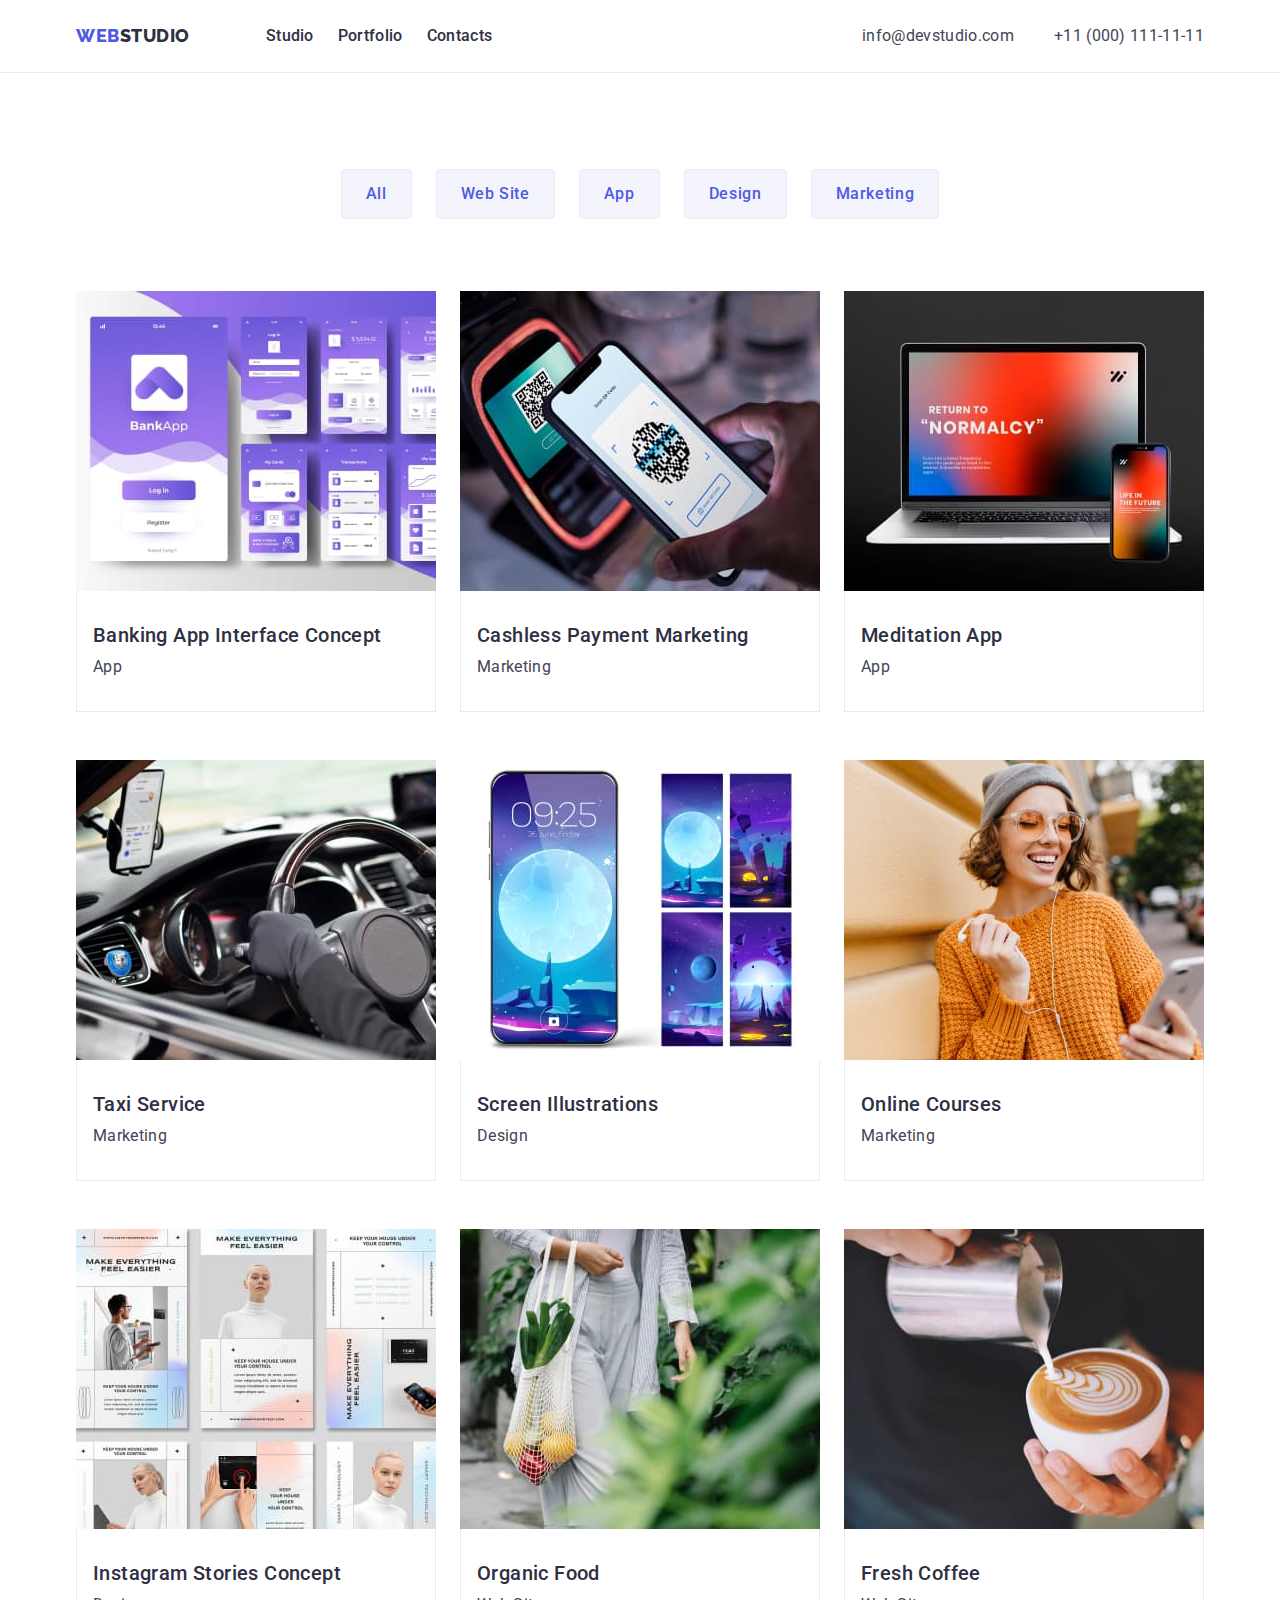
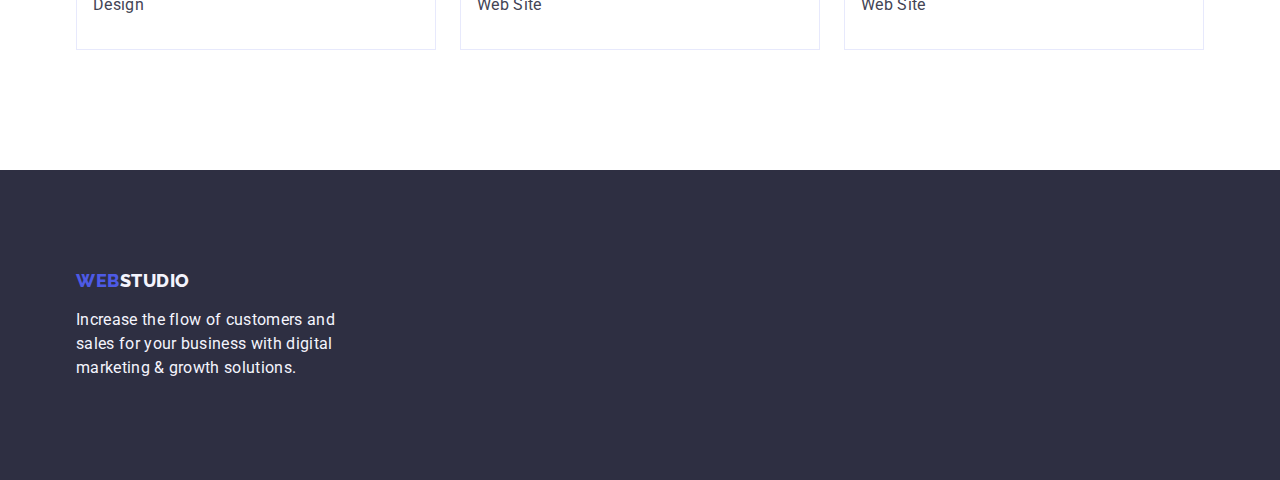
==== portfolio.html @ a5893353 "done overlay, asvantages-icons" ====
<!DOCTYPE html>
<html lang="en">
  <head>
    <meta charset="UTF-8" />
    <meta name="viewport" content="width=device-width, initial-scale=1.0" />
    <title>Portfolio</title>
    <link rel="preconnect" href="https://fonts.googleapis.com" />
    <link rel="preconnect" href="https://fonts.gstatic.com" crossorigin />
    <link
      href="https://fonts.googleapis.com/css2?family=Raleway:wght@800&family=Roboto:wght@400;500;700;900&display=swap"
      rel="stylesheet"
    />
    <link
      rel="stylesheet"
      href="https://cdnjs.cloudflare.com/ajax/libs/modern-normalize/2.0.0/modern-normalize.min.css"
    />
    <link rel="stylesheet" href="./css/styles.css" />
  </head>
  <body>
    <!-- Header -->
    <header class="header">
      <div class="container page-header">
        <nav class="header-nav">
          <a class="logo link" href="./index.html"
            >Web<span class="studio-header-logo">Studio</span></a
          >
          <ul class="list header-list">
            <li class="item">
              <a class="header-link link" href="./index.html">Studio</a>
            </li>
            <li class="item">
              <a class="header-link link" href="./portfolio.html">Portfolio</a>
            </li>
            <li class="item">
              <a class="header-link link" href="">Contacts</a>
            </li>
          </ul>
        </nav>
        <address>
          <ul class="list address-list">
            <li class="item">
              <a class="address-link link" href="mailto:info@devstudio.com"
                >info@devstudio.com</a
              >
            </li>
            <li class="item">
              <a class="address-link link" href="tel:+110001111111"
                >+11 (000) 111-11-11</a
              >
            </li>
          </ul>
        </address>
      </div>
    </header>
    <main>
      <!-- Filtres -->

      <section class="section portfolio">
        <div class="container">
          <h1 class="visually-hidden">Portfolio</h1>
          <ul class="list filter-list">
            <li><button class="filter-btn" type="button">All</button></li>
            <li><button class="filter-btn" type="button">Web Site</button></li>
            <li><button class="filter-btn" type="button">App</button></li>
            <li><button class="filter-btn" type="button">Design</button></li>
            <li><button class="filter-btn" type="button">Marketing</button></li>
          </ul>

          <ul class="portfolio-list list">
            <li class="item">
              <a class="link" href="">
                <img
                  src="./images/images-portfolio/app-1.jpg"
                  alt="Banking App Interface Concept"
                  width="360"
                  height="300"
                />
                <div class="portfolio-img-text">
                  <h2 class="third-title">Banking App Interface Concept</h2>
                  <p class="secondary-text portfolio-text">App</p>
                </div>
              </a>
            </li>

            <li class="item">
              <a class="link" href="">
                <img
                  src="./images/images-portfolio/marketing-2.jpg"
                  alt="Cashless Payment"
                  width="360"
                  height="300"
                />
                <div class="portfolio-img-text">
                  <h2 class="third-title">Cashless Payment Marketing</h2>
                  <p class="secondary-text portfolio-text">Marketing</p>
                </div>
              </a>
            </li>

            <li class="item">
              <a class="link" href="">
                <img
                  src="./images/images-portfolio/app-3.jpg"
                  alt="Meditation App"
                  width="360"
                  height="300"
                />
                <div class="portfolio-img-text">
                  <h2 class="third-title">Meditation App</h2>
                  <p class="secondary-text portfolio-text">App</p>
                </div>
              </a>
            </li>

            <li class="item">
              <a class="link" href="">
                <img
                  src="./images/images-portfolio/marketing-4.jpg"
                  alt="Taxi Service"
                  width="360"
                  height="300"
                />
                <div class="portfolio-img-text">
                  <h2 class="third-title">Taxi Service</h2>
                  <p class="secondary-text portfolio-text">Marketing</p>
                </div>
              </a>
            </li>

            <li class="item">
              <a class="link" href="">
                <img
                  src="./images/images-portfolio/design-5.jpg"
                  alt="Screen Illustrations"
                  width="360"
                  height="300"
                />
                <div class="portfolio-img-text">
                  <h2 class="third-title">Screen Illustrations</h2>
                  <p class="secondary-text portfolio-text">Design</p>
                </div>
              </a>
            </li>

            <li class="item">
              <a class="link" href="">
                <img
                  src="./images/images-portfolio/marketing-6.jpg"
                  alt="Online Courses"
                  width="360"
                  height="300"
                />
                <div class="portfolio-img-text">
                  <h2 class="third-title">Online Courses</h2>
                  <p class="secondary-text portfolio-text">Marketing</p>
                </div>
              </a>
            </li>

            <li class="item">
              <a class="link" href="">
                <img
                  src="./images/images-portfolio/design-7.jpg"
                  alt="Instagram Stories Concept"
                  width="360"
                  height="300"
                />
                <div class="portfolio-img-text">
                  <h2 class="third-title">Instagram Stories Concept</h2>
                  <p class="secondary-text portfolio-text">Design</p>
                </div>
              </a>
            </li>

            <li class="item">
              <a class="link" href="">
                <img
                  src="./images/images-portfolio/website-8.jpg"
                  alt="Organic Food"
                  width="360"
                  height="300"
                />
                <div class="portfolio-img-text">
                  <h2 class="third-title">Organic Food</h2>
                  <p class="secondary-text portfolio-text">Web Site</p>
                </div>
              </a>
            </li>

            <li class="item">
              <a class="link" href="">
                <img
                  src="./images/images-portfolio/website-9.jpg"
                  alt="Fresh Coffee"
                  width="360"
                  height="300"
                />
                <div class="portfolio-img-text">
                  <h2 class="third-title">Fresh Coffee</h2>
                  <p class="secondary-text portfolio-text">Web Site</p>
                </div>
              </a>
            </li>
          </ul>
        </div>
      </section>
    </main>

    <!-- Footer -->
    <footer class="footer">
      <div class="container">
        <a class="logo link logo-footer" href="./index.html"
          >Web<span class="studio-footer-logo">Studio</span>
        </a>
        <p class="secondary-text footer-text">
          Increase the flow of customers and sales for your business with
          digital marketing & growth solutions.
        </p>
      </div>
    </footer>
  </body>
</html>
---- css/styles.css ----
:root {
  --color-iris: #4d5ae5;
  --color-ocean: #404bbf;
  --color-navy-blue: #2e2f42;
  --color-green: #31d0aa;
  --color-slate: #434455;
  --color-light-slate: #8e8f99;
  --color-cornflower: #e7e9fc;
  --color-cloud: #f4f4fd;
  --color-navy-blue-modal: #2e2f42;
  --color-grey: #2e2f42;
  --color-white: #ffffff;
  --color-dairy: #fcfcfc;
}

/* Сбрасывание стилей */

.link {
  text-decoration: none;
}

.list {
  list-style: none;
}

h1,
h2,
h3,
h4,
p {
  margin-top: 0;
  margin-bottom: 0;
}

ul {
  margin-top: 0;
  margin-bottom: 0;
  padding-left: 0;
}

img {
  display: block;
  width: 100%;
  height: auto;
}

body {
  font-family: Roboto, sans-serif;
  font-size: 16px;
  font-style: normal;
  background-color: var(--color-white);
  color: var(--color-slate);
}

.container {
  width: 1158px;
  padding-left: 15px;
  padding-right: 15px;
  margin-left: auto;
  margin-right: auto;
  /* outline: 2px solid tomato; */
}

.section {
  padding-top: 120px;
  padding-bottom: 120px;
}

/* =============== HEADER =============== */

.header {
  border-bottom: 1px solid var(--color-cornflower);
}

.logo {
  font-size: 18px;
  font-family: Raleway, sans-serif;
  font-weight: 800;
  line-height: 1.17;
  letter-spacing: 0.54px;
  text-transform: uppercase;
  color: var(--color-iris);
}

.studio-header-logo {
  color: var(--color-navy-blue);
}

/* Menu nav, address */
.header-link {
  display: block;
  padding-top: 24px;
  padding-bottom: 24px;

  font-weight: 500;
  line-height: 1.5;
  letter-spacing: 0.32px;
  color: var(--color-navy-blue);
}

.address-link {
  font-style: normal;
  font-weight: 400;
  line-height: 1.5;
  letter-spacing: 0.32px;
  color: inherit;
}

.header-link:is(:hover, :focus),
.address-link:is(:hover, :focus) {
  color: var(--color-ocean);
}

.page-header {
  display: flex;
  justify-content: space-between;
  align-items: center;
}

.header-nav {
  display: flex;
  align-items: center;
}

.header-list {
  display: flex;
  margin-left: 76px;
  gap: 24px;
}

.address-list {
  display: flex;
}

.address-list > .item + .item {
  margin-left: 40px;
}

/* =============== HERO =============== */

.hero {
  
  padding-top: 188px;
  padding-bottom: 188px;
}

.overlay {
  height: 600px;
  max-width: 1440px;
  margin-left: auto;
  margin-right: auto;
  /* background-color: var(--color-navy-blue); */
  background-image: linear-gradient(rgba(46, 47, 66, 0.70),rgba(46, 47, 66, 0.70)),
    url('../images/people-office.jpg');
  background-repeat: no-repeat;
  background-size: cover;
  background-position: center;

 
}

.hero-title {
  width: 496px;
  margin-left: auto;
  margin-right: auto;
  margin-bottom: 48px;

  font-size: 56px;
  font-weight: 700;
  line-height: 1.07;
  letter-spacing: 1.12px;
  color: var(--color-white);
  text-align: center;
}

.hero-btn {
  display: block;
  margin-left: auto;
  margin-right: auto;
  min-width: 169px;
  padding-top: 16px;
  padding-right: 32px;
  padding-bottom: 16px;
  padding-left: 32px;
  border: 1px solid transparent;

  font-weight: 500;
  line-height: 1.5;
  letter-spacing: 0.64px;
  color: var(--color-white);
  cursor: pointer;
  border-radius: 4px;
  background: var(--color-iris);
  box-shadow: 0px 4px 4px 0px rgba(0, 0, 0, 0.15);
}

.hero-btn:is(:hover, :focus) {
  background-color: var(--color-ocean);
}

/* =============== Our ADVANTAGES =============== */

.visually-hidden {
  position: absolute;
  width: 1px;
  height: 1px;
  margin: -1px;
  border: 0;
  padding: 0;
  white-space: nowrap;
  clip-path: inset(100%);
  clip: rect(0 0 0 0);
  overflow: hidden;
}

.third-title {
  margin-bottom: 8px;

  font-size: 20px;
  font-weight: 500;
  line-height: 1.2;
  letter-spacing: 0.4px;
  color: var(--color-navy-blue);
}

.secondary-text {
  font-weight: 400;
  line-height: 1.5;
  letter-spacing: 0.32px;
}

.item-icon-advantages {
  width: 264px;
  height: 112px;
  padding: 24px 100px;
  margin-bottom: 8px;
  background-color: var(--color-cloud);
  border-radius: 4px;
}

.advantages-list {
  display: flex;
}

.advantages-list > .item {
  flex-basis: calc((100% - 72px) / 4);
}

.advantages-list > .item:not(:last-child) {
  margin-right: 24px;
}

/* =============== WHAT ARE WE DOING =============== */

.second-title {
  margin-bottom: 72px;

  font-size: 36px;
  font-weight: 700;
  line-height: 1.11;
  letter-spacing: 0.72px;
  text-transform: capitalize;
  text-align: center;
  color: var(--color-navy-blue);
}

.doing {
  padding-top: 0px;
}

.doing-list {
  display: flex;
}

.doing-list > .item {
  flex-basis: calc((100% - 48px) / 3);
  border: 1px solid var(--color-cornflower);
}

.doing-list > .item:not(:last-child) {
  margin-right: 24px;
}

/* =============== OUR TEAM =============== */

.team {
  background-color: var(--color-cloud);
}

.team-list {
  display: flex;
}

.team-list > .item {
  flex-basis: calc((100%-72px) / 4);
}

.team-list > .item:not(:last-child) {
  margin-right: 24px;
}

.team-img-text {
  padding-top: 32px;
  padding-right: 16px;
  padding-bottom: 32px;
  padding-left: 16px;
  text-align: center;

  border-radius: 0px 0px 4px 4px;
  background: var(--color-white);
  box-shadow: 0px 2px 1px 0px rgba(46, 47, 66, 0.08),
    0px 1px 1px 0px rgba(46, 47, 66, 0.16),
    0px 1px 6px 0px rgba(46, 47, 66, 0.08);
}

/* =============== ICONS =============== */

/* Icons team */


















/* .list-icon-member {
  display: flex;
  margin-top: 8px;
}

.item-icon-member {

  width: 40px;
  height: 40px;
  
}

.item-icon-member:not(:last-child) {
  margin-right: 24px;
}

.link-icon-member {
  display: flex;
  width: 100%;
  height: 100%;
  padding: 12px;
  background-color: var(--color-iris);
  border-radius: 50%;
  align-items: center;
  justify-content: center;
}

.link-icon-member:is(:hover, :focus) {
  background-color: var(--color-green);
} */


/* Icons social-media */

/* .item-sm:not(:last-child) {
  margin-right: 16px;

}

.list-sm {
  margin-top: 16px;
}

.link-sm {
  padding: 8px;
} */











/* =============== FOOTER =============== */

.footer {
  padding-top: 100px;
  padding-bottom: 100px;
  background-color: var(--color-navy-blue);
}

.logo-footer {
  display: block;
  margin-bottom: 17px;
}

.studio-footer-logo {
  color: var(--color-cloud);
}

.footer-text {
  width: 264px;
  color: var(--color-cloud);
  margin-right: 0px;
}

.social-media {
  display: flex;
}

.sm-container {
  margin-left: 120px;
}

.text-sm {
  font-weight: 500;
  line-height: 1.5;
  letter-spacing: 0.32px;
  color: var(--color-white);
}


/* =============== PORTFOLIO =============== */

/* Filter buttons */

.portfolio {
  padding-top: 96px;
}

.filter-list {
  display: flex;
  margin-bottom: 72px;
  gap: 24px;
  justify-content: center;
  align-items: center;
}

.filter-btn {
  padding-top: 12px;
  padding-right: 24px;
  padding-bottom: 12px;
  padding-left: 24px;

  font-weight: 500;
  line-height: 1.5;
  letter-spacing: 0.64px;
  color: var(--color-iris);
  background-color: var(--color-cloud);
  border-radius: 4px;
  border: 1px solid var(--color-cornflower);
  cursor: pointer;
}

.filter-btn:is(:hover, :focus) {
  color: var(--color-white);
  background-color: var(--color-ocean);
}

.portfolio-list {
  display: flex;
  flex-wrap: wrap;
  gap: 48px 24px;
}

.portfolio-list > .item {
  flex-basis: calc((100% - 48px) / 3);
}
/* ===== Can use instead gap ===== */

/* .portfolio-list > .item {
  margin-right: 24px;
  margin-bottom: 48px;
}

.portfolio-list > .item:nth-child(3n) {
  margin-right: 0px;
  margin-bottom: 0px;
} */

.portfolio-text {
  color: var(--color-slate);
}

.portfolio-img-text {
  padding-top: 32px;
  padding-right: 16px;
  padding-bottom: 32px;
  padding-left: 16px;
  border: 1px solid var(--color-cornflower);
  border-top: 0;
  background: var(--color-white);
}
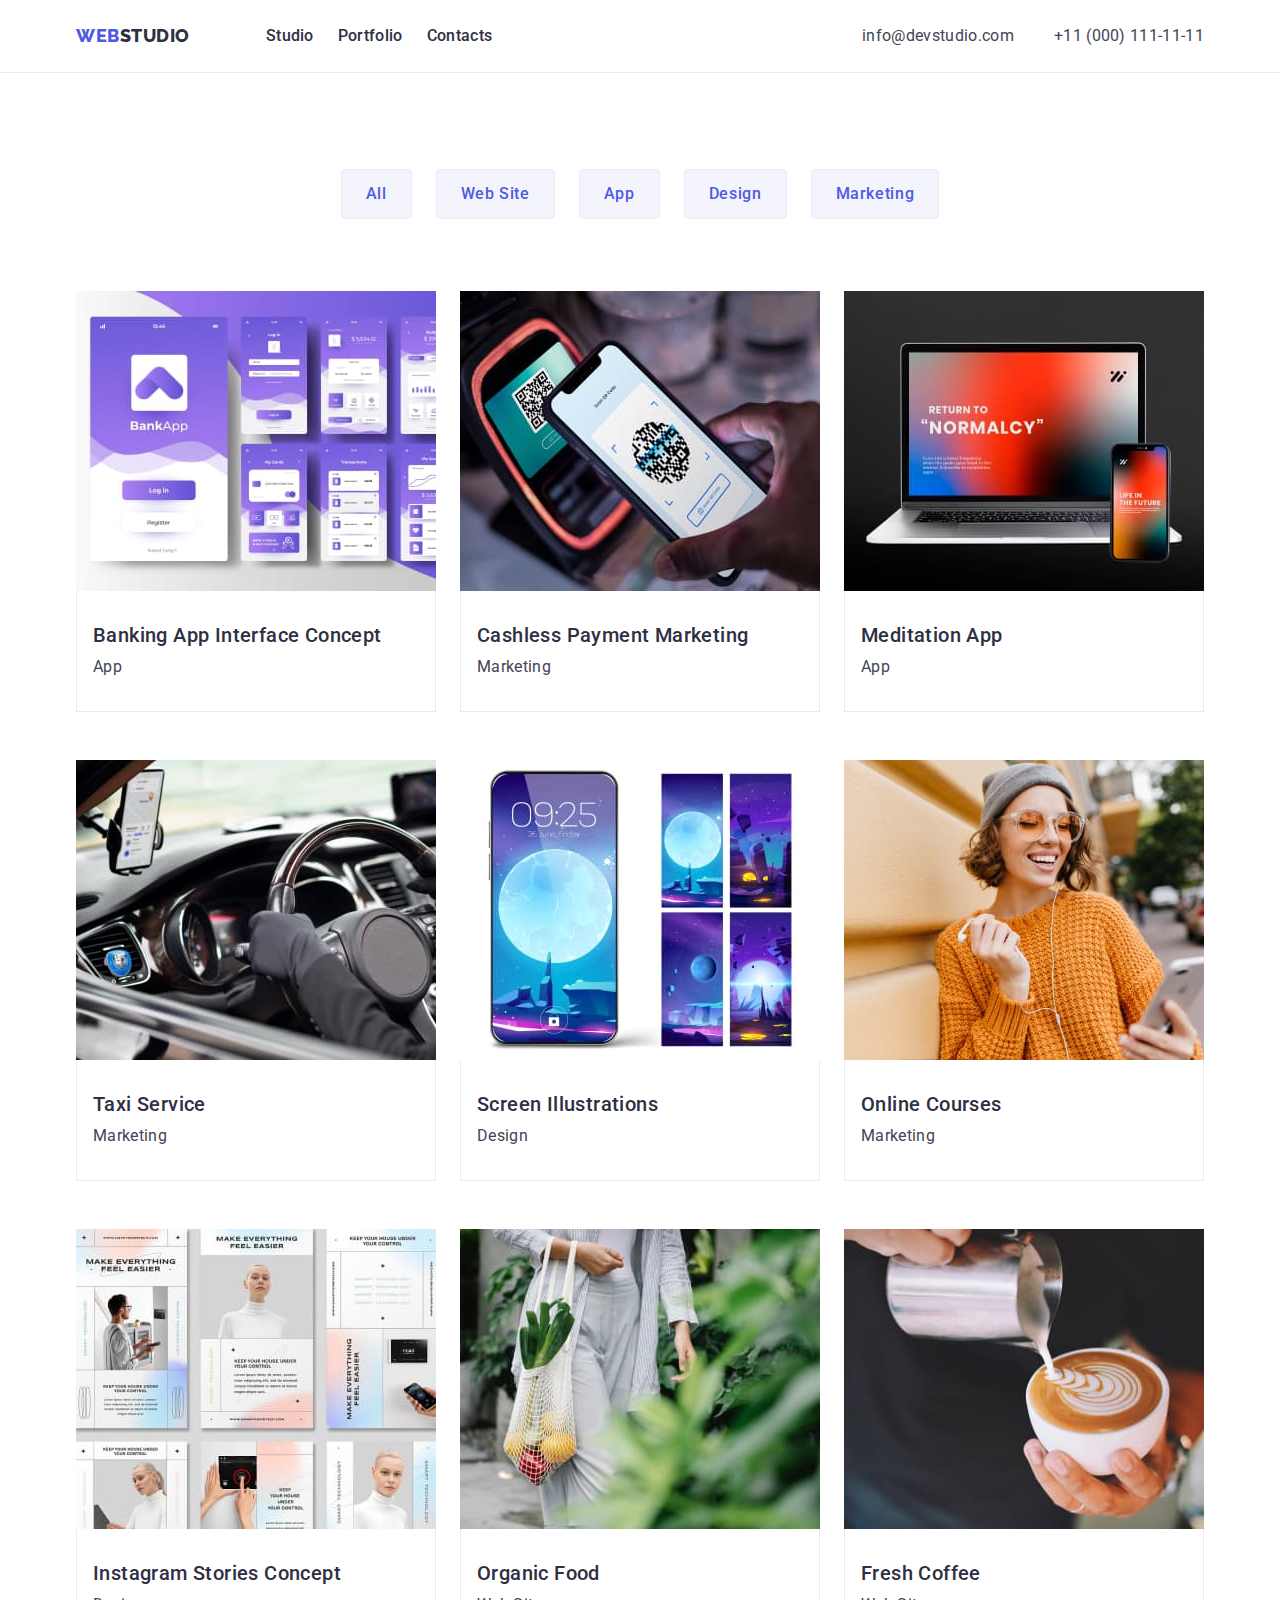
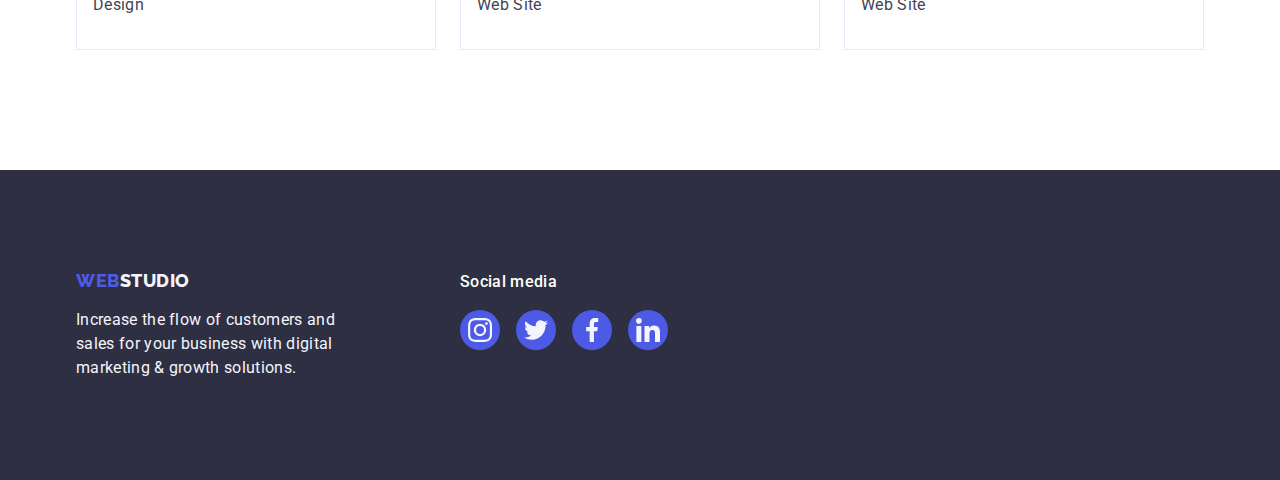
==== commit 89585579: "Done customers and icons in footer+ shadow" ====
--- a/portfolio.html
+++ b/portfolio.html
@@ -67,8 +67,8 @@
           </ul>
 
           <ul class="portfolio-list list">
-            <li class="item">
-              <a class="link" href="">
+            <li class="portfolio-item">
+              <a class="portfolio-link link" href="">
                 <img
                   src="./images/images-portfolio/app-1.jpg"
                   alt="Banking App Interface Concept"
@@ -82,8 +82,8 @@
               </a>
             </li>
 
-            <li class="item">
-              <a class="link" href="">
+            <li class="portfolio-item">
+              <a class="portfolio-link link" href="">
                 <img
                   src="./images/images-portfolio/marketing-2.jpg"
                   alt="Cashless Payment"
@@ -97,8 +97,8 @@
               </a>
             </li>
 
-            <li class="item">
-              <a class="link" href="">
+            <li class="portfolio-item">
+              <a class="portfolio-link link" href="">
                 <img
                   src="./images/images-portfolio/app-3.jpg"
                   alt="Meditation App"
@@ -112,8 +112,8 @@
               </a>
             </li>
 
-            <li class="item">
-              <a class="link" href="">
+            <li class="portfolio-item">
+              <a class="portfolio-link link" href="">
                 <img
                   src="./images/images-portfolio/marketing-4.jpg"
                   alt="Taxi Service"
@@ -127,8 +127,8 @@
               </a>
             </li>
 
-            <li class="item">
-              <a class="link" href="">
+            <li class="portfolio-item">
+              <a class="portfolio-link link" href="">
                 <img
                   src="./images/images-portfolio/design-5.jpg"
                   alt="Screen Illustrations"
@@ -142,8 +142,8 @@
               </a>
             </li>
 
-            <li class="item">
-              <a class="link" href="">
+            <li class="portfolio-item">
+              <a class="portfolio-link link" href="">
                 <img
                   src="./images/images-portfolio/marketing-6.jpg"
                   alt="Online Courses"
@@ -157,8 +157,8 @@
               </a>
             </li>
 
-            <li class="item">
-              <a class="link" href="">
+            <li class="portfolio-item">
+              <a class="portfolio-link link" href="">
                 <img
                   src="./images/images-portfolio/design-7.jpg"
                   alt="Instagram Stories Concept"
@@ -172,8 +172,8 @@
               </a>
             </li>
 
-            <li class="item">
-              <a class="link" href="">
+            <li class="portfolio-item">
+              <a class="portfolio-link link" href="">
                 <img
                   src="./images/images-portfolio/website-8.jpg"
                   alt="Organic Food"
@@ -187,8 +187,8 @@
               </a>
             </li>
 
-            <li class="item">
-              <a class="link" href="">
+            <li class="portfolio-item">
+              <a class="portfolio-link link" href="">
                 <img
                   src="./images/images-portfolio/website-9.jpg"
                   alt="Fresh Coffee"
@@ -208,14 +208,49 @@
 
     <!-- Footer -->
     <footer class="footer">
-      <div class="container">
-        <a class="logo link logo-footer" href="./index.html"
-          >Web<span class="studio-footer-logo">Studio</span>
-        </a>
-        <p class="secondary-text footer-text">
-          Increase the flow of customers and sales for your business with
-          digital marketing & growth solutions.
-        </p>
+      <div class="container social-media">
+        <div>
+          <a class="logo link logo-footer" href="./index.html"
+            >Web<span class="studio-footer-logo">Studio</span>
+          </a>
+          <p class="secondary-text footer-text">
+            Increase the flow of customers and sales for your business with
+            digital marketing & growth solutions.
+          </p>
+        </div>
+        <div class="sm-container">
+          <p class="sm-text">Social media</p>
+          <ul class="list-sm-icon list-footer-sm list">
+            <li class="item-sm-icon">
+              <a class="link-sm-icon link-footer-sm" href="">
+                <svg class="sm-icon" width="24" height="24">
+                  <use href="./images/svg/symbol-defs.svg#instagram"></use>
+                </svg>
+              </a>
+            </li>
+            <li class="item-sm-icon">
+              <a class="link-sm-icon link-footer-sm" href="">
+                <svg class="sm-icon" width="24" height="24">
+                  <use href="./images/svg/symbol-defs.svg#twitter"></use>
+                </svg>
+              </a>
+            </li>
+            <li class="item-sm-icon">
+              <a class="link-sm-icon link-footer-sm" href="">
+                <svg class="sm-icon" width="24" height="24">
+                  <use href="./images/svg/symbol-defs.svg#facebook"></use>
+                </svg>
+              </a>
+            </li>
+            <li class="item-sm-icon">
+              <a class="link-sm-icon link-footer-sm" href="">
+                <svg class="sm-icon" width="24" height="24">
+                  <use href="./images/svg/symbol-defs.svg#linkedin"></use>
+                </svg>
+              </a>
+            </li>
+          </ul>
+        </div>
       </div>
     </footer>
   </body>
--- a/css/styles.css
+++ b/css/styles.css
@@ -313,82 +313,76 @@
     0px 1px 6px 0px rgba(46, 47, 66, 0.08);
 }
 
-/* =============== ICONS =============== */
-
-/* Icons team */
-
-
-
-
-
-
-
-
-
-
-
-
-
-
-
-
-
-
-/* .list-icon-member {
-  display: flex;
+/*======= Icons S0CIAL-MEDIA in Team=========*/
+
+.list-sm-icon {
+  display: flex;
+  justify-content: center;
+  align-items: center;
+  gap:24px;
   margin-top: 8px;
-}
-
-.item-icon-member {
-
+ 
+}
+
+.item-sm-icon {
   width: 40px;
   height: 40px;
   
 }
 
-.item-icon-member:not(:last-child) {
-  margin-right: 24px;
-}
-
-.link-icon-member {
+.link-sm-icon {
+  display: flex;
+  align-items: center;
+  width:100%;
+  height: 100%;
+  padding: 12px;
+  border-radius: 50%;
+  background-color: var(--color-iris);
+ 
+}
+
+.link-sm-icon:is(:hover, :focus) {
+  background-color: var(--color-green);
+}
+
+
+/* =============== CUSTOMERS icons =============== */
+
+.list-icon-customers {
+  display: flex;
+  justify-content: center;
+  gap:24px;
+}
+
+.item-icon-customer {
+  width: 168px;
+  height: 88px;
+
+}
+
+.link-icon-customer {
   display: flex;
   width: 100%;
   height: 100%;
-  padding: 12px;
-  background-color: var(--color-iris);
-  border-radius: 50%;
-  align-items: center;
-  justify-content: center;
-}
-
-.link-icon-member:is(:hover, :focus) {
-  background-color: var(--color-green);
-} */
-
-
-/* Icons social-media */
-
-/* .item-sm:not(:last-child) {
-  margin-right: 16px;
-
-}
-
-.list-sm {
-  margin-top: 16px;
-}
-
-.link-sm {
-  padding: 8px;
-} */
-
-
-
-
-
-
-
-
-
+  padding: 16px 32px;
+  border-radius: 4px;
+  border: 1px solid var(--color-light-slate);
+  
+}
+
+.icon-customer {
+  fill:var(--color-light-slate);
+}
+
+.link-icon-customer:is(:hover, :focus) .icon-customer {
+  fill:var(--color-ocean);
+
+}
+
+.link-icon-customer:is(:hover, :focus) {
+  border: 1px solid var(--color-ocean);
+
+}
 
 
 /* =============== FOOTER =============== */
@@ -414,6 +408,8 @@
   margin-right: 0px;
 }
 
+/* ======= SM in FOOTER ========== */
+
 .social-media {
   display: flex;
 }
@@ -422,12 +418,25 @@
   margin-left: 120px;
 }
 
-.text-sm {
+.sm-text {
   font-weight: 500;
   line-height: 1.5;
   letter-spacing: 0.32px;
   color: var(--color-white);
-}
+
+}
+
+/* Icons SM in Footer */
+
+.list-footer-sm {
+  margin-top: 16px;
+  gap:16px;
+}
+
+.link-footer-sm {
+  padding: 8px;
+}
+
 
 
 /* =============== PORTFOLIO =============== */
@@ -465,6 +474,8 @@
 .filter-btn:is(:hover, :focus) {
   color: var(--color-white);
   background-color: var(--color-ocean);
+  border:none;
+  box-shadow: 0px 2px 2px 0px rgba(0, 0, 0, 0.12), 0px 2px 1px 0px rgba(0, 0, 0, 0.08), 0px 3px 1px 0px rgba(0, 0, 0, 0.10);
 }
 
 .portfolio-list {
@@ -473,7 +484,7 @@
   gap: 48px 24px;
 }
 
-.portfolio-list > .item {
+.portfolio-list > .portfolio-item {
   flex-basis: calc((100% - 48px) / 3);
 }
 /* ===== Can use instead gap ===== */
@@ -501,3 +512,14 @@
   border-top: 0;
   background: var(--color-white);
 }
+
+.portfolio-link {
+  display: block;
+}
+
+.portfolio-link:is(:hover, :focus) {
+  box-shadow: 0px 2px 1px 0px rgba(46, 47, 66, 0.08),
+    0px 1px 1px 0px rgba(46, 47, 66, 0.16),
+    0px 1px 6px 0px rgba(46, 47, 66, 0.08);
+}
+
